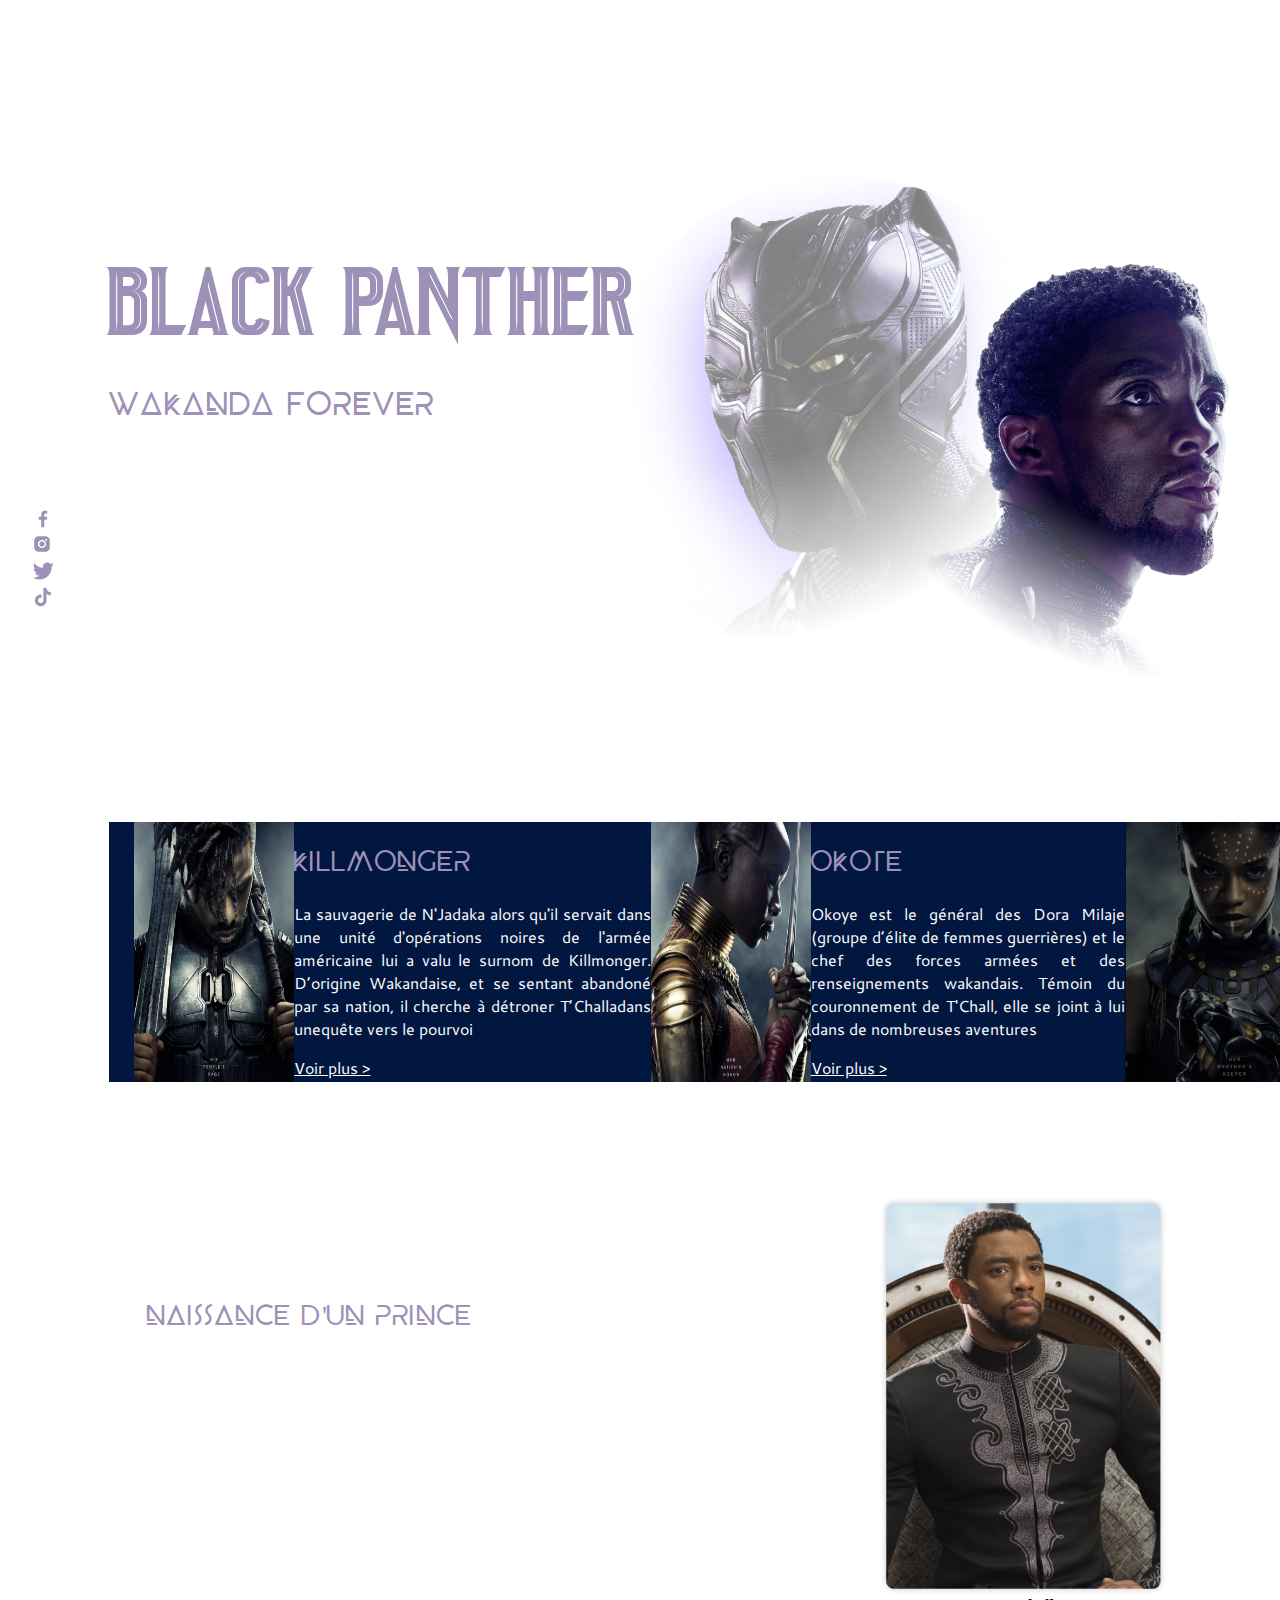
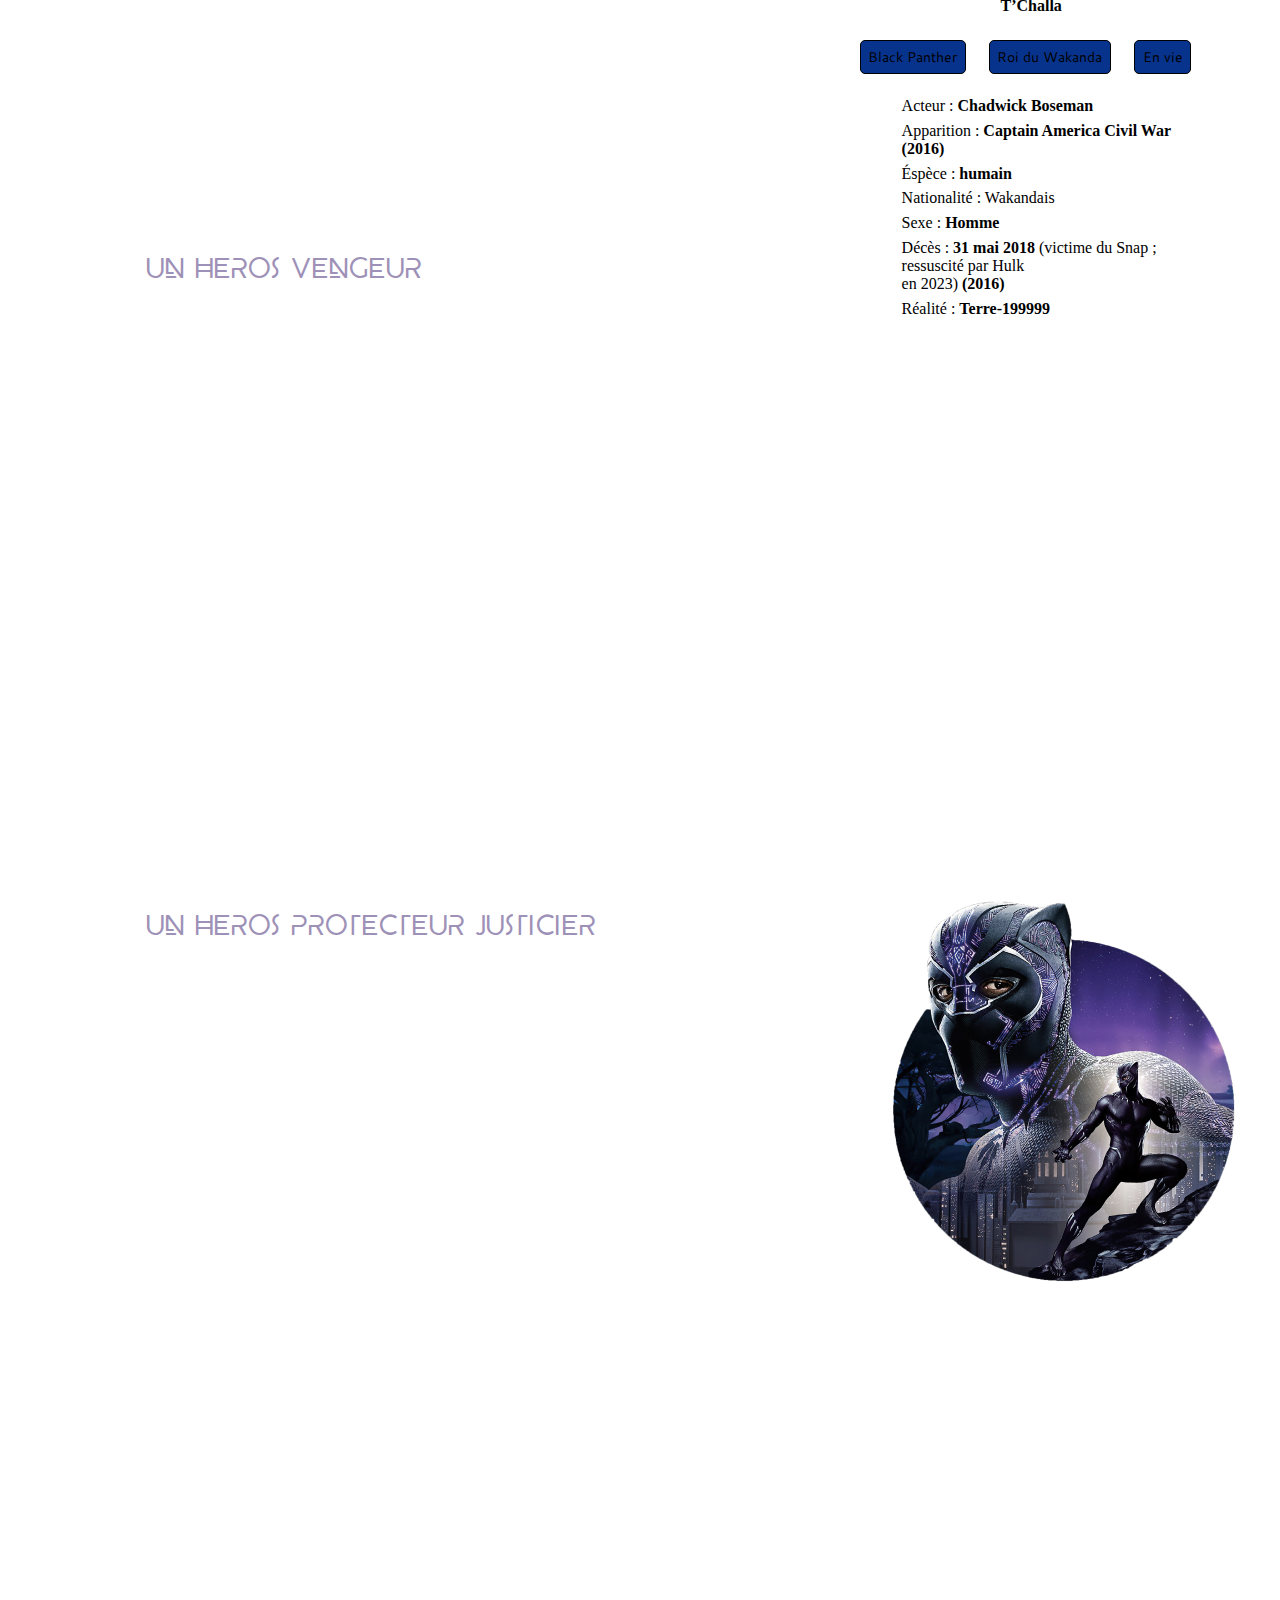
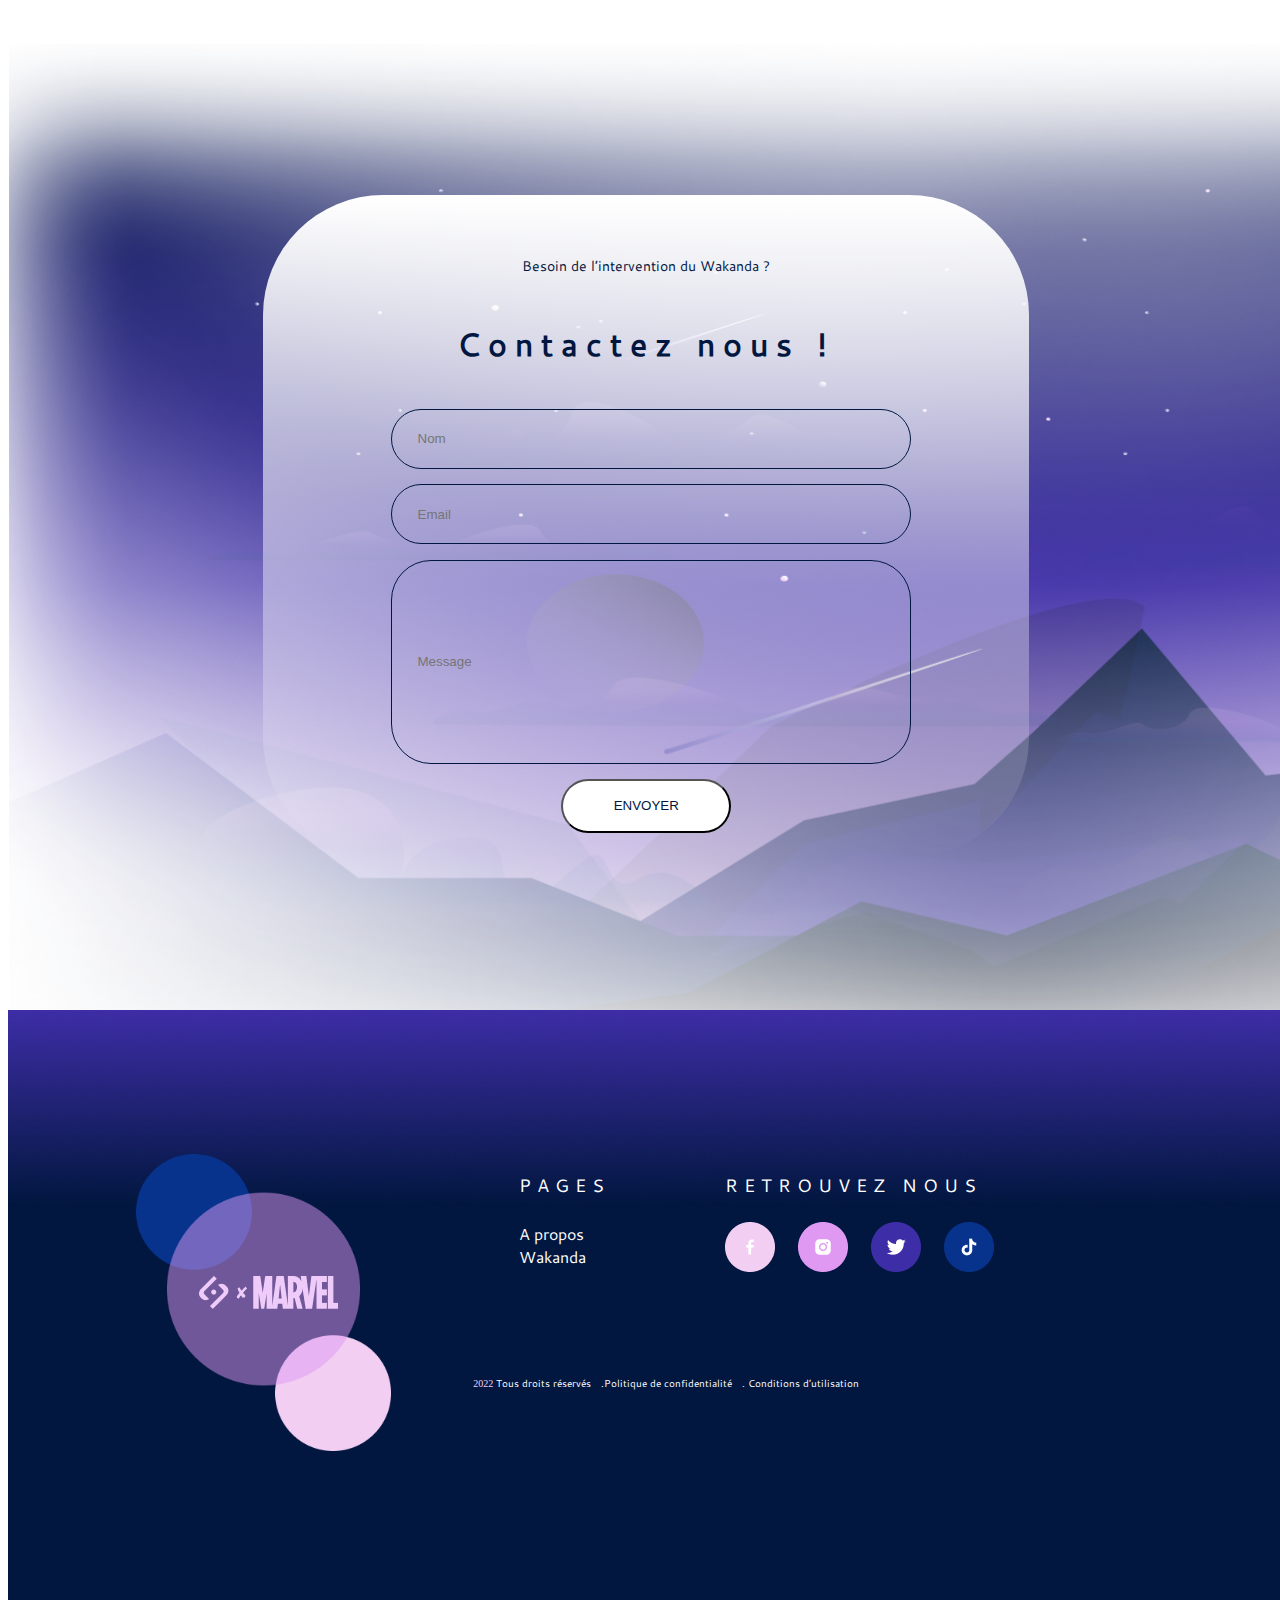
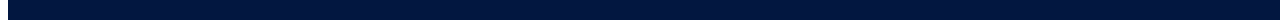
==== index.html @ 7464a092 "first commit" ====
<!DOCTYPE html>
<html lang="en">
<head>
    <meta charset="UTF-8">
    <meta http-equiv="X-UA-Compatible" content="IE=edge">
    <meta name="viewport" content="width=device-width, initial-scale=1.0">
    <title>evaluation</title>
    <link rel="stylesheet" href="styles/style.css">
</head>
<body>
   <header>
    <section>
        <div class="coté">
            <div class="coté1"></div>
            <div class="coté2">
                <div class="coté3"></div>
                <div class="réseaux">
                    <div class="fb"><a href="http://www.marvel-cineverse.fr/pages/mcu/encyclopedie/personnages/black-panther.html"><img src="images\Illustrations + Logo\All pages\icon_facebook.png" alt=""></a></div>
                    <div class="insta"><a href="http://www.marvel-cineverse.fr/pages/mcu/encyclopedie/personnages/black-panther.html"><img src="images\Illustrations + Logo\All pages\icon_instagram.png" alt=""></a></div>
                    <div class="twitter"><a href="http://www.marvel-cineverse.fr/pages/mcu/encyclopedie/personnages/black-panther.html"><img src="images\Illustrations + Logo\All pages\icon_twitter.png" alt=""></a></div>
                    <div class="tiktok"><a href="http://www.marvel-cineverse.fr/pages/mcu/encyclopedie/personnages/black-panther.html"><img src="images\Illustrations + Logo\All pages\icon_tiktok.png" alt=""></a></div>
                </div>
            </div>    
        </div>
    </section>
        <nav>
            <div class="barre">
                <div class="barre1">
                    <img src="images\Illustrations + Logo\All pages\icon_SAYNA.png" alt="">
                    <img src="images\Illustrations + Logo\All pages\icon_x.png" alt="">
                    <img src="images\Illustrations + Logo\All pages\icon_MARVEL.png" alt="">
                </div>
                <div class="barre2">
                    <a href="/index.html">ACCUEIL</a>
                    <a href="/wakanda.html">WAKANDA</a>
                    <a href="/enigme.html">ENIGME</a>
                </div>
            </div>
        </nav>    
   </header> 
   <main>
    <section>
        <div class="black"> 
            <div class="black1">
                <h1> BLACK PANTHER</h1>
                <h2>WAKANDA FOREVER</h2>
                 <p id="intro">En plus d'être un film qui fait la part belle aux héroïnes, Black Panther rend
                    hommage aux cultures africaine et afro-américaine.  On y évoque le
                    racisme, la colonisation etles violences contre les afro-américains. <br>
                    Ce film marque toutune génération,“c’est100%africain et c’est parfait”. <br> <br> <p style="text-decoration: underline;">Voir plus ></p> </a></p>            
                    
            </div>
            <!-- <div class="geant">
                <img src="images\Illustrations + Logo\Accueil\Pantherhome1..png" alt="">
            </div> -->
        </div>
    </section>
    <section>          
        <div class="acteur1"> 
            <div class="panther1">
                <img src="images\Illustrations + Logo\Accueil\Pantherhome2.png" alt="" >
            </div>    
            <div class="kill1">
                <h3>KILLMONGER</h3>
                <p>La sauvagerie de N'Jadaka alors qu'il servait dans une
                    unité d'opérations noires de l'armée américaine lui a
                    valu le surnom de Killmonger. D’origine Wakandaise,
                    et se sentant abandoné par sa nation, il cherche à
                    détroner T’Challadans unequête vers le pourvoi</p>
                    <p style="text-decoration: underline;">Voir plus ></p> 
            </div>
            <div class="panther2">
                <img src="images\Illustrations + Logo\Accueil\Pantherhome3.png" alt="">
            </div>
            <div class="kill2">
                <h3>OKOTE</h3>
                <p>Okoye est le général des Dora Milaje (groupe d’élite de femmes guerrières) et le chef des forces armées et des renseignements wakandais. Témoin du couronnement de T'Chall, elle se joint à lui dans de nombreuses aventures</p>
                <p style="text-decoration: underline;">Voir plus ></p>    
             </div>
            <div class="panther3">
                <img src="images\Illustrations + Logo\Accueil\Pantherhome4.png" alt="">
            </div>
        </div>
    </section>
    <section>
        <div class="contenaire">
            <div class="longtexte" >
                <div>
                <h3>NAISSANCE D'UN PRINCE</h3>
                <p>T'Challa est né au Wakanda, un pays isolationniste situé en Afrique, du monarque régnant T'Chaka et de sa femme
                    Ramonda. Il a finalement eu une sœur cadette nommée Shuri. S'entraînant toute sa vie pour prendre la place de son père
                    en tant que prochain Black Panther, T'Challa est devenu un homme avec un esprit très actif et malgré tous les efforts de
                    T'Chaka, une grande aversion pour la politique.</p>
                </div>
                <div>
                <p>T'Challa est poli, respectueux et très attentionné envers les gens qu'il côtoie et qu'il considère comme ses amis. Il est
                    démontré qu'il a un grand respect envers les autres, en particulier envers son père, T'Chaka. Il honore la tradition et les
                    principes du Wakanda et est prêt à agir chaque fois que cela est nécessaire. À la mort de son père, il était disposé et prêt à
                    prendre la place qui lui revenait en tant que roi du Wakanda. Bien qu'il ne semble pas privilégier les combats, il a très vite
                    tenté de venger la mort de son père. Combattant honorable, T'Challa respecte ses adversaires et est prêt à épargner la vie
                    de ses ennemis. Cela étantdit, il n'est pas opposé àtuer sesadversaires dans un combat et n'essaie pas toujours d'éviter les
                    mesures mortellesde lesneutraliser.</p> 
                </div>
                <div>
                    <p>« Toute ma vie, je l'ai regardé porter le costume. Il pouvait soulever un homme à une seule main et courir aussi vite
                        qu'un zèbre. Puis il m'a dit qu'il était trop vieux pour continuer à endosser le rôle de Black Panther; il me l'a alors
                        passé afin de simplement rester roi. <br>
                        – Il me disait qu'il ne pouvait plus rentrer dans le costume. » <br>
                        — T'Challa et Zuri</p>
                </div>
                <div>
                    <h3>UN HEROS VENGEUR</h3>
                    <p>« La mort, dans notre culture, n'est pas la fin. Pour nous, c'est plutôt un point de départ. Le défunt n'a qu'à tendre les
                        bras; et Bast et Sekhmet le guident jusqu'à l'entrée de la grande vallée où il résidera à tout jamais. <br> – C'est une vision très pacifique. <br> – À l'image de mon père. Je ne suis pas mon père. » <br> — T'Challa et Natasha Romanoff</p>
                </div>
                <div>
                    <p>Suite à la mort de son père dans l'attentat à la bombe orchestré par Helmut Zemo, terroriste souhaitant la chute des
                        Avengers, T'Challa avait entrepris de tuer le Soldat de l'hiver, qui était largement considéré (à tort) comme responsable de
                        l'attaque. Au cours de sa tentative de trouver le Soldat de l'hiver, Black Panther avait rejoint une guerre civile entre les
                        Avengers, où il s'était rangédu côté d'Iron Man. T’Challa estalors animé par son désir de vengeance de la mort de son père,
                        ce qu’il partage avecIron Man, tous deux victimesdel’assassinat deleurs parents.</p>
                </div>
                <div>
                    <p>Cependant, Black Panther apprend finalement en capturant Zemo, que c’était lui le seul responsable de la mort de son
                        père, et que le Soldat de l’hiver n’était alors qu’une arme entre les mains de Zemo. Se rendant compte de la supercherie
                        ainsi que de la voie sombre de la vengeance, T’Challa se promet de ne plus permettre aux désirs de vengeance de le
                        consumer à nouveau.</p>
                </div>
                <div>
                    <p>« Quelle est la meilleure façon de protéger le Wakanda ? Je dois devenir un grand roi baba, comme tu l'étais. <br> – Tu devras lutter. Pour ça, il te faudra t'entourer de personnes de confiance. Tu es un homme bon, avec un grand
                        coeur. C'est difficile pour un homme bon d'être roi. » <br> — T'Challa et T'Chaka</p>
                </div>
                <div>
                    <h3>UN HEROS PROTECTEUR JUSTICIER</h3>
                </div>
                <div>
                    <p>Il y a des siècles, alors que cinq tribus africaines se disputaient une météorite composée de vibranium métallique
                        extraterrestre, un chaman guerrier Bashenga, guidé par la déesse panthère Bast, ingère une herbe en forme de cœur
                        affectée par le métal et acquiert des capacités surhumaines.Devenu le premier"Black Panther", il unit toutes les tribus sauf
                        la tribu des Jabari, et forme la nation du Wakanda. Au fil du temps, les Wakandains utilisent le vibranium pour développer
                        une technologie depointetouten s'isolant du restedumondeet en sefaisant passer pour un pays du tiers monde.</p>
                </div>
                <div>
                    <p>Il y a des siècles, alors que cinq tribus africaines se disputaient une météorite composée de vibranium métallique
                        extraterrestre, un chaman guerrier Bashenga, guidé par la déesse panthère Bast, ingère une herbe en forme de cœur
                        affectée par le métal et acquiert des capacités surhumaines.Devenu le premier"Black Panther", il unit toutes les tribus sauf
                        la tribu des Jabari, et forme la nation du Wakanda. Au fil du temps, les Wakandains utilisent le vibranium pour développer
                        une technologie depointetouten s'isolant du restedumondeet en sefaisant passer pour un pays du tiers monde.</p>
                </div>
                <div>
                    <p>Après les événements quise sont déroulés dans"Captain America: Civil War", T'Challa revient chezlui prendre sa place sur
                        le trône du Wakanda, une nation africaine technologiquement très avancée. Néanmoins, T’Challa se retrouve rapidement
                        mis au défi pour obtenir le trône. Une fois couronné il espère accomplir une tâche que son père n’aura pas pu mener à son
                        terme : capturerUlysseKlawun voleur qui a volé duvibranium. Cette traque l’amènera àfaire équipe avec l’agent de la CIA
                        Everett Ross et les membres de la Dora Milaje, les forces spéciales du Wakanda. Il découvira également un secret enfoui
                        sur sa famille qui lui fera prendre conscience de la nécessité de s’ouvrir au monde exterieur afin de ne pas répeter les
                        erreurs de son père.</p>
                </div>
            </div>
            <div class="colonne2">
                <div class="tchalla">
                    <div class="absolue1">
                        <img src="images\Illustrations + Logo\Accueil\Pantherhome5.png" alt="">
                    </div>
                    <div class="bloc">
                        <div class="texte">
                            <h4 class="centre0">T’Challa</h4>
                        </div>
                        <div class="centre1">
                            <button>Black Panther</button>
                            <button>Roi du Wakanda</button>
                            <button>En vie </button>
                        </div>
                        <div class="texte0">
                            <ul>
                                <li>Acteur : <strong> Chadwick Boseman </strong></li>
                                <li>Apparition : <strong>Captain America Civil War (2016) </strong> </li>
                                <li>Éspèce : <strong> humain </strong></li>
                                <li>Nationalité : <span> Wakandais</span></li>
                                <li>Sexe : <strong> Homme</strong></li>
                                <li>Décès : <strong> 31 mai 2018</strong>  (victime du Snap ; ressuscité par Hulk <br> en 2023) <strong>(2016) </strong></li>
                                <li>Réalité : <strong>Terre-199999 </strong></li>
                            </ul>
                        </div>
                    </div>
                </div>
                <div class="panther6">
                    <img src="images\Illustrations + Logo\Accueil\Pantherhome6.png" alt="">
                </div>  
            </div>            
        </div>    
    </section>
    <section class="contact">
        <form class="formulaire">
                <p> <span style="color: #021740; font: 14px p;"> Besoin de l’intervention du Wakanda ? </span> </p>
                <h4> <span> <strong style="color: #021740; letter-spacing: 8px;"> Contactez nous !</strong></span></h4>
                <div class="input">
                    <div class="form0">
                        <input type="text" placeholder="Nom">
                    </div>
                    <div class="form1"> 
                        <input type="adresse email" placeholder="Email"> 
                    </div>
                    <div class="form2">
                        <input type= "message" placeholder="Message">
                    </div>
                    <div class="form4">
                       <button style="color: #021740">ENVOYER</button>
                       <!-- <div class="popup" id="popup-1">
                        <div class="overlay"></div>
                       <div class="content">
                           <div class="close-btn" onclick="togglePoppup()">&times;</div>
                           <h5>Envoyé</h5>
                       </div> 
                   </div>
                   <button  onclick="togglePoppup()">ENVOYER </button>
                    </div> -->
                </div>
        </form>
    </section>
   </main>
   <footer>
    <section class="pieds">
        <div class="propos">
            <div class="page">
                <h4>PAGES</h4>
                    <a href="">A propos</a> <br> 
                    <a href="">Wakanda</a>
            </div>
            <div class="rs">
                <h4>RETROUVEZ NOUS</h4>
                <div class="reseau">
                    <div class="rs1"><a href="http://www.marvel-cineverse.fr/pages/mcu/encyclopedie/personnages/black-panther.html"><img src="images\Illustrations + Logo\All pages\footer3.png" alt=""></a></div>
                        <div class="rs1"><a href="http://www.marvel-cineverse.fr/pages/mcu/encyclopedie/personnages/black-panther.html"><img src="images\Illustrations + Logo\All pages\footer4.png" alt=""></a></div>
                        <div class="rs1"><a href="http://www.marvel-cineverse.fr/pages/mcu/encyclopedie/personnages/black-panther.html"><img src="images\Illustrations + Logo\All pages\footer5.png" alt=""></a></div>
                        <div class="rs1"><a href="http://www.marvel-cineverse.fr/pages/mcu/encyclopedie/personnages/black-panther.html"><img src="images\Illustrations + Logo\All pages\footer6.png" alt=""></a></div>
                </div>
            </div>
        </div>
        <div class="final">
            <div class="footer">
                <img src="images\Illustrations + Logo\All pages\footer1.png" alt="">
            </div>
            <div class="logo3">
                <img src="images\Illustrations + Logo\All pages\footer2.png" alt="">
            </div>
        </div>    
        <div class="politique">
            <ul></ul>
               <div class="pltq">
                   2022<a href=""> Tous droits réservés</a>
               </div>
               <div class="pltq">
                   <li><a href="">Politique de confidentialité</a></li>
               </div>
               <div class="pltq">
                  <li><a href=""> Conditions d’utilisation</a></li>
               </div>
            </ul>
        </div>
    </section>       
   </footer>
</body>
<script>
    // function togglePoppup(){
    //     document.getElementById("popup-1").classList.toggle("active");
    // }
</script>
</html>
---- styles/style.css ----
*{  
    text-decoration: none;
    list-style: none;
}

*:focus{
    outline: none;
}
/* police */
@font-face{
    font-family: "h1";
    src: url(/fonts/PantheraRegular-MVZ9J.ttf);
}
h1{
    font: 68px "h1";
    color: #9E91B7;
}
@font-face{
    font-family: "h2";
    src: url(/fonts/FontsFree-Net-BEYNO.ttf);
}
h2{
    font: 32px "h2";
    color: #9E91B7;
}
.barre2 a{
    font: 24px "h2";
    color: #9E91B7;
}
@font-face{
    font-family: "h3";
    src: url(/fonts/FontsFree-Net-BEYNO.ttf);
}
h3{
    font: 28px "h2";
    color: #9E91B7;
}
@font-face{
    font-family: "p" ;
    src: url(/fonts/Cantarell-Regular.ttf);
}

p,  .page a{
    font: 16px "p";
    color: #FFFF;
}
.politique a{
    font: 10px "p";
    color: #FFFF;
}
.formulaire p{
    font: 24px "p" ;
}
.centre1 button{
    font: 14px "p";
}

.formulaire h4{
    font: 32px "p";
}
.cebtre0{
    font: 30px "p";
}
.propos h4, .rs h4{
    font: 18px "p";
    letter-spacing: 6px;
}
/* no scroll */

/* barre de navigation */
.coté{
    position: absolute;
    
}
.coté1{
    background-color: #FFFF;
    height: 600px;
    width: 3px;
    position: fixed;
    margin-left: 1%;
}
.coté2{
    position: fixed;
}
.coté3{
    background-color: #FFFF;
    height: 500px;
    width: 3px;
    margin-left: 150%;
}
.réseaux img{
    margin-left: 110%;
}
.réseaux img:hover{
    filter: brightness(0) invert(1);
}

.barre{
   display: flex;
   justify-content: space-between;
   padding: 5% 5% 0 5%; 
}
.barre2 {
    display: flex;
    margin-right: 3%;
    /* padding-right: 5%; */
}
.barre2 a{
    padding: 0% 3%;
    color: #FFFF;
}
.barre2 a:hover{
    text-decoration: underline;
    color: #9E91B7;
    
}
/* body */
body{
    background-repeat: no-repeat;
    background-size: cover ;
    background-image: url("../images/Illustrations + Logo/All pages/arrière_plan.png");
    overflow-x: hidden;
    animation: fade-in 1s;
}  
@keyframes fade-in{
    from{
        transform: translateX(-10%);
    }
    to{
        transform:translateX(0) ;
    }
}

a{
    color: white;
}
a:hover{
    text-decoration: underline;
}

/* premiere section */
.black{
    text-align: justify;
    margin-left: 8%;
    background-image: url("../images/Illustrations + Logo/Accueil/Pantherhome1..png");
    background-size: 70%;
    background-position: 140%;
    background-repeat: no-repeat;
    height: 600px;
    padding-top: 9%
}

.black1{
    width: 550px;
}
#intro{
    color: white;
}
/* 2eme section */
.killi1 a, .killi2 a{
    color: white;
}
.acteur1{
    display: flex;
    margin-left: 8%;
    background-color: #021740;
    padding-left: 2%;
    height: 260px;
    text-align: justify;
    width: 91%;
}
.acteur1 img{
    height: 260px;
    width: 160px;
}
/* 3eme section */
.contenaire{
    display: grid;
    grid-template-columns: 65% 35%;
    margin: 15% 8% 8% 11%;
}
.contenaire p{
    color: white;
}
/* 3ème section */
.longtexte{
    text-align: justify;
}
/* black panther */
.tchalla{
    background-color: #FFFF;
    border-radius: 20px;
    min-height: 350px;
    width: 380px;
    margin-left: 8%;
    justify-content: center;
    position: relative;
    padding-top: 55%;
    padding-bottom: 15%;
    margin-bottom: 30%;
}
.centre0, .centre1{
    text-align: center;
}
ul li{
    padding: 1% 6%;
}
.centre1 button{
    background-color: #07338C;
    margin: 1%;
    padding: 1.5% 2%;
    border-radius: 5px 5px 5px 5px;
    border: 1px solid;
    margin-right: 4%;
}
.absolue1{
    position: absolute;
    top: -30%;
    left: 10%;
    margin: auto;
}
.absolue1 img{
    height: 400px;
}

.colonne2{
    margin-top: 30%;

}
.texte{
    color: black;
}
.panther6 img{
    padding-top: 100%;
}
/* folmulaire */
.formulaire{
    text-align: center;
    background: linear-gradient(to bottom, white, transparent);
    width: 40%;
    margin: auto;
    padding: 2% 10%;
    min-height: 400px;
    border-radius: 120px;
    color: #021740;

}
.form0 input{
    border: 20px;
    border-radius: 40px 40px;
    border: 1px solid #021740;
    width: 96%;
    height: 56px;
    padding-left: 5%;
    background: none; 
    margin-bottom: 3%;
    color: #021740;

    
}
.form1 input{
    border: 20px;
    border-radius: 40px 40px;
    border: 1px solid #021740;
    width: 96%;
    height: 56px;
    padding-left: 5%;
    background: none;
    margin-bottom: 3%;
    color: #021740;

}
.form2 input{
    border: 20px;
    border-radius: 40px 40px;
    border: 1px solid #021740;
    width: 96%;
    height: 200px;
    padding-left: 5%;
    background: none;
    margin-bottom: 3%;
    color: #021740;
    
}
.form4 button{
    width: 170px;
    height: 54px;
    text-align: center;
    background: #FFFF;
    border-radius: 40px 40px;
    background-color: none;
}
.form4 button:hover{
   filter: drop-shadow(0 2px 1.5rem #021740);
}
.contact{
    background-image: url("../images/Illustrations + Logo/Accueil/Pantherhome7.png");
    width: 101%;
    padding: 12% 0;
}
/* foooter */
.pieds{
    background-image: url("/images/Illustrations + Logo/All pages/back_footer.png");
    width: 101%;
     padding-top: 10px;
     min-height: 600px;
     /* position: relative; */
}  
.propos{
    display: flex;
    width: 60%;
    margin-left: 40%;
    margin-top: 10%;
}
.rs{
    padding-left: 15%;
    letter-spacing: 28px;
}
.rs h4{
    letter-spacing: 28%;
}
.reseau{ 
    display: flex;
}
.rs1{
    margin-right: 9%;
}

.final{
    position: relative;
    width: 20%;
    margin-left: 15%; 

}

.footer{
    position: absolute;
    top: -330%;
    left: -25%;
}
.footer img{
    width: 80%;
}
.final:hover:hover{
    transform: scale(1.1);
}
.politique{
    font-size: 10px;
    display: flex;
    justify-content: center; 
    margin-top: 5%;  
}
.pltq{
    margin: 0 5px;
    color: #F2CEF2;
}
.pltq li a:before{
    content: ".";
}
.pieds h4{
    color: #FFFF;
}
.rs1:hover{
    transform: scale(1.1);
}
/* .popup .overlay{
    position: fixed;
    top: 0px;
    left: 0px;
    width:100vw;
    height: 100vw;
    background: rgb(0,0,0,0.7);
    z-index: 1;
    display: none;
}

.popup .content{
    position: absolute;
    top: 50%;
    left: 50%;
    transform: translate(-50%, -50%) scale(0);
    background: #fff;
    height: 220px;
    z-index: 2;
    text-align:center;
    padding: 20px;
    box-sizing: border-box;
}
.popup.close-btn{
    position: absolute;
    right: 20px;
    top: 20px;
    width: 30px;
    height:30px;
    background: #222;
    color: #FFF;
    font-size: 20px;
    font-weight: 600;
    line-height: 30px;
    text-align: center;
    border-radius: 50%;
}
.popup.avtive .overlay{
    display: block;
}
.popup.avtive .content{
    transition: all 300ms ease-in-out;
    transform: translate(-50%, -50%) scale(1);
} */
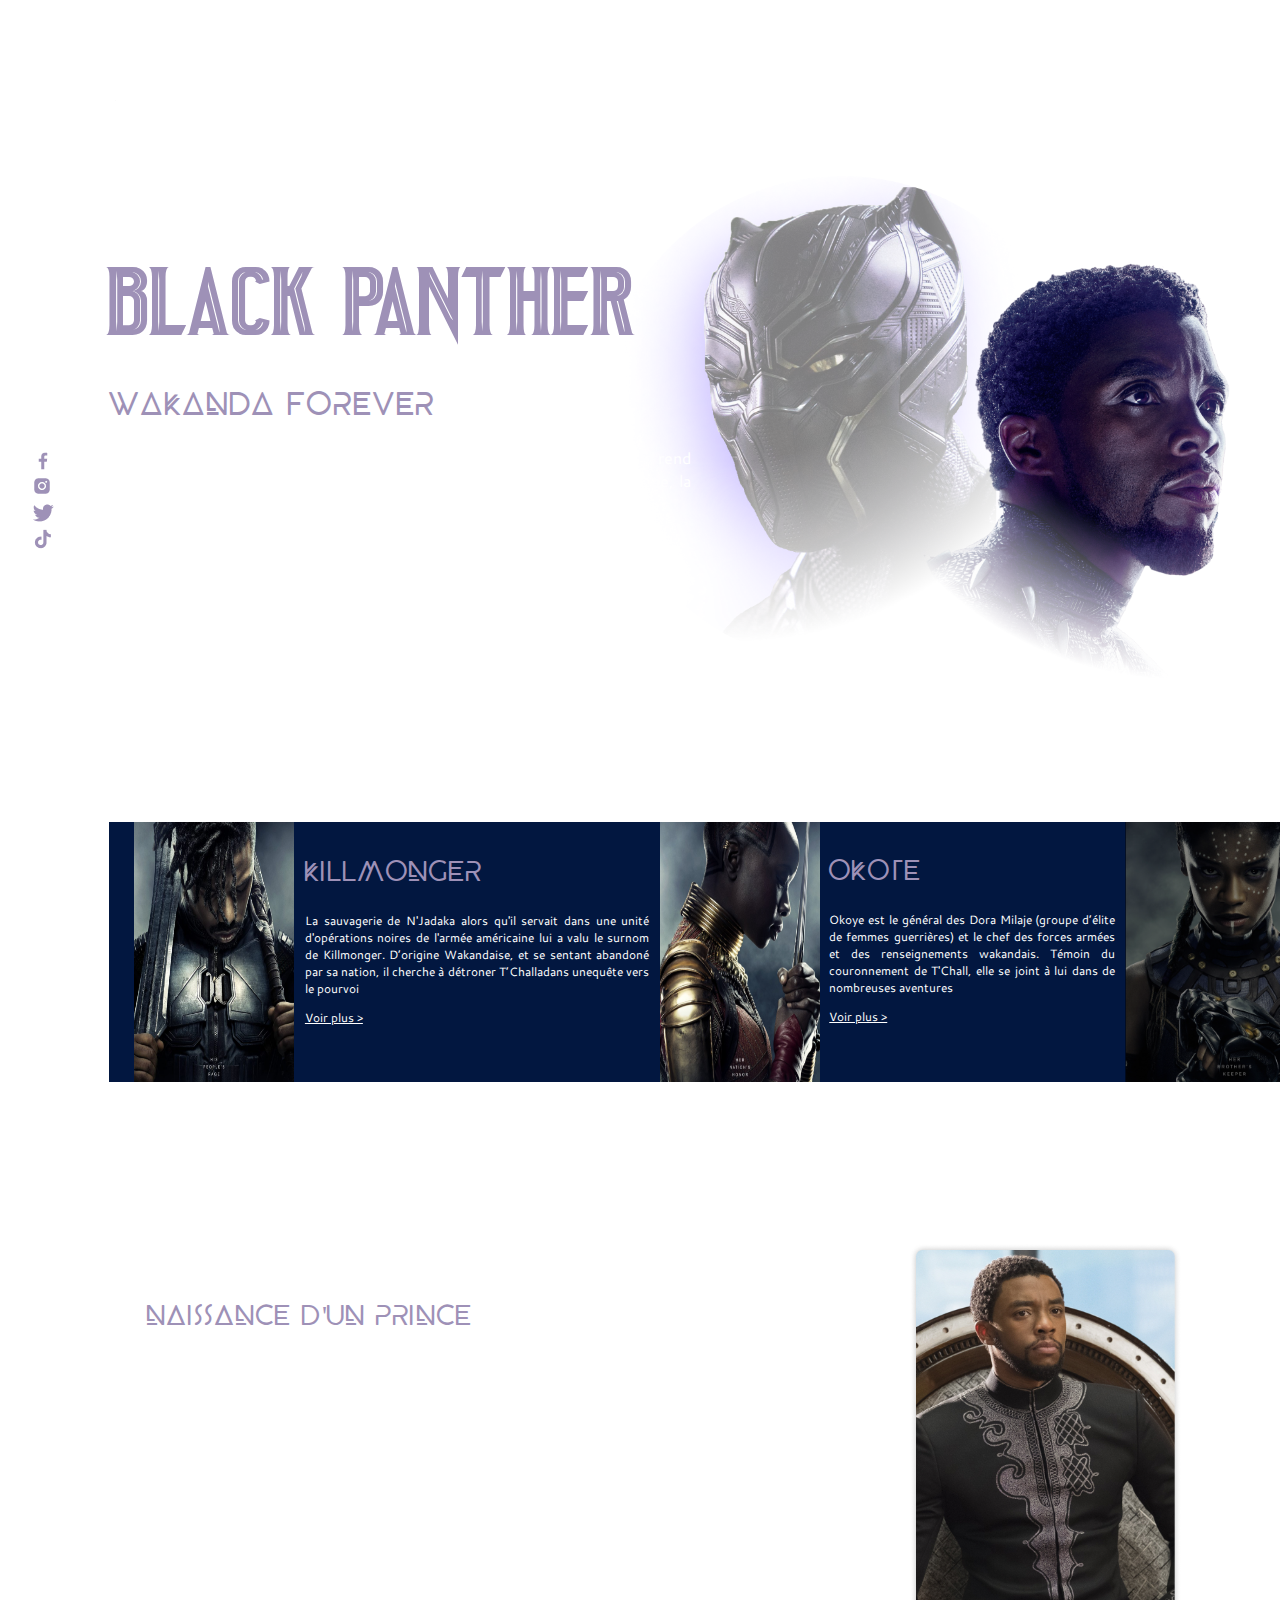
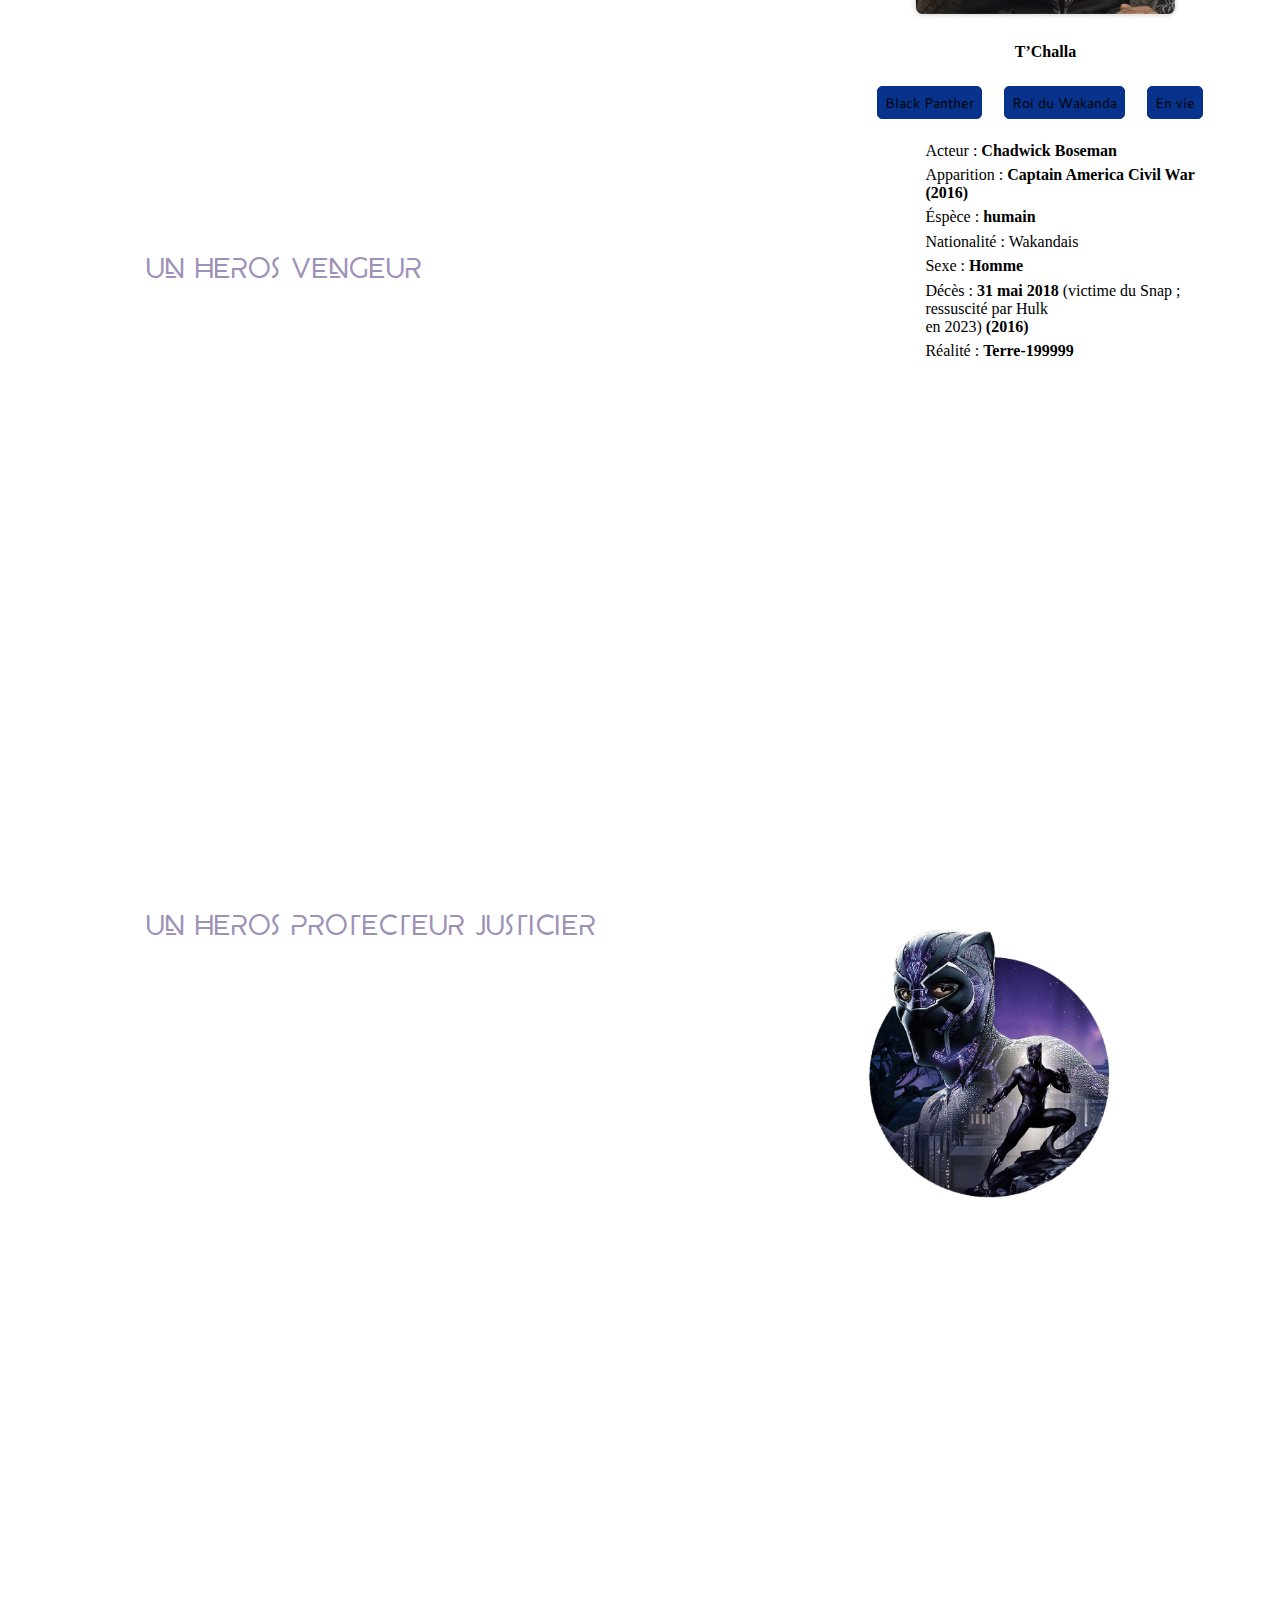
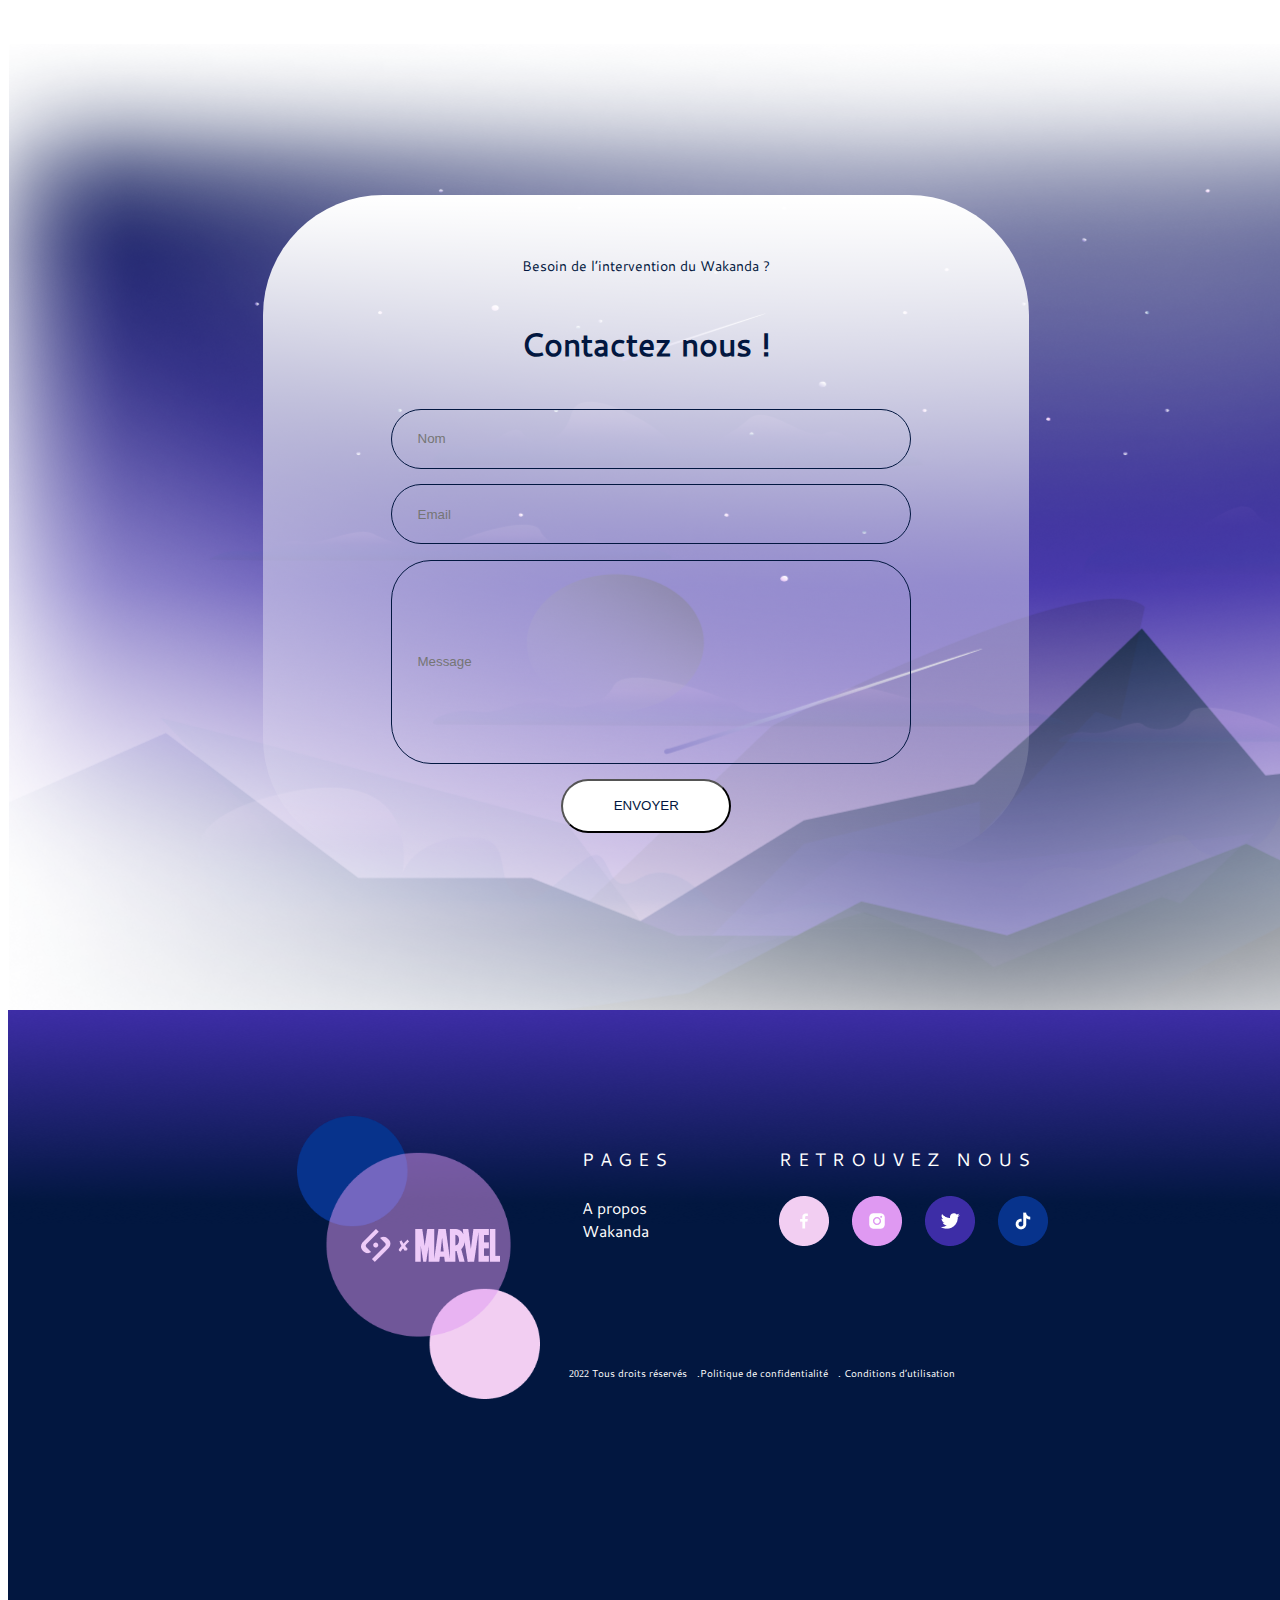
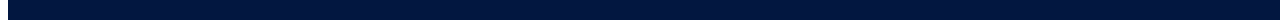
==== commit 851e0905: "responsive" ====
--- a/index.html
+++ b/index.html
@@ -1,5 +1,5 @@
 <!DOCTYPE html>
-<html lang="en">
+<html lang="fr">
 <head>
     <meta charset="UTF-8">
     <meta http-equiv="X-UA-Compatible" content="IE=edge">
@@ -44,39 +44,41 @@
             <div class="black1">
                 <h1> BLACK PANTHER</h1>
                 <h2>WAKANDA FOREVER</h2>
-                 <p id="intro">En plus d'être un film qui fait la part belle aux héroïnes, Black Panther rend
-                    hommage aux cultures africaine et afro-américaine.  On y évoque le
-                    racisme, la colonisation etles violences contre les afro-américains. <br>
-                    Ce film marque toutune génération,“c’est100%africain et c’est parfait”. <br> <br> <p style="text-decoration: underline;">Voir plus ></p> </a></p>            
-                    
-            </div>
-            <!-- <div class="geant">
-                <img src="images\Illustrations + Logo\Accueil\Pantherhome1..png" alt="">
-            </div> -->
+                 <div>
+                    <p class="intro">En plus d'être un film qui fait la part belle aux héroïnes, Black Panther rend
+                        hommage aux cultures africaine et afro-américaine.  On y évoque le
+                        racisme, la colonisation etles violences contre les afro-américains. <br>
+                        Ce film marque toutune génération,“ c’est 100% africain et c’est parfait”. <br> <br> <p style="text-decoration: underline;">Voir plus ></p> </a></p>            
+                 </div>        
+            </div>
         </div>
     </section>
     <section>          
         <div class="acteur1"> 
-            <div class="panther1">
-                <img src="images\Illustrations + Logo\Accueil\Pantherhome2.png" alt="" >
-            </div>    
-            <div class="kill1">
-                <h3>KILLMONGER</h3>
-                <p>La sauvagerie de N'Jadaka alors qu'il servait dans une
-                    unité d'opérations noires de l'armée américaine lui a
-                    valu le surnom de Killmonger. D’origine Wakandaise,
-                    et se sentant abandoné par sa nation, il cherche à
-                    détroner T’Challadans unequête vers le pourvoi</p>
-                    <p style="text-decoration: underline;">Voir plus ></p> 
-            </div>
-            <div class="panther2">
-                <img src="images\Illustrations + Logo\Accueil\Pantherhome3.png" alt="">
-            </div>
-            <div class="kill2">
-                <h3>OKOTE</h3>
-                <p>Okoye est le général des Dora Milaje (groupe d’élite de femmes guerrières) et le chef des forces armées et des renseignements wakandais. Témoin du couronnement de T'Chall, elle se joint à lui dans de nombreuses aventures</p>
-                <p style="text-decoration: underline;">Voir plus ></p>    
-             </div>
+            <div class="display1">
+                <div class="panther1">
+                    <img src="images\Illustrations + Logo\Accueil\Pantherhome2.png" alt="" >
+                </div>    
+                <div class="kill1">
+                    <h3>KILLMONGER</h3>
+                    <p>La sauvagerie de N'Jadaka alors qu'il servait dans une
+                        unité d'opérations noires de l'armée américaine lui a
+                        valu le surnom de Killmonger. D’origine Wakandaise,
+                        et se sentant abandoné par sa nation, il cherche à
+                        détroner T’Challadans unequête vers le pourvoi</p>
+                        <p style="text-decoration: underline;">Voir plus ></p> 
+                </div>
+            </div>
+            <div class="display2">
+                <div class="panther2">
+                    <img src="images\Illustrations + Logo\Accueil\Pantherhome3.png" alt="">
+                </div>
+                <div class="kill2">
+                    <h3>OKOTE</h3>
+                    <p>Okoye est le général des Dora Milaje (groupe d’élite de femmes guerrières) et le chef des forces armées et des renseignements wakandais. Témoin du couronnement de T'Chall, elle se joint à lui dans de nombreuses aventures</p>
+                    <p style="text-decoration: underline;">Voir plus ></p>    
+                 </div>
+            </div>
             <div class="panther3">
                 <img src="images\Illustrations + Logo\Accueil\Pantherhome4.png" alt="">
             </div>
@@ -84,7 +86,7 @@
     </section>
     <section>
         <div class="contenaire">
-            <div class="longtexte" >
+            <div class="colonne1" >
                 <div>
                 <h3>NAISSANCE D'UN PRINCE</h3>
                 <p>T'Challa est né au Wakanda, un pays isolationniste situé en Afrique, du monarque régnant T'Chaka et de sa femme
@@ -193,7 +195,9 @@
     <section class="contact">
         <form class="formulaire">
                 <p> <span style="color: #021740; font: 14px p;"> Besoin de l’intervention du Wakanda ? </span> </p>
-                <h4> <span> <strong style="color: #021740; letter-spacing: 8px;"> Contactez nous !</strong></span></h4>
+                <div class="letter">
+                    <h4> <span> <strong style="color: #021740;"> Contactez nous !</strong></span></h4>
+                </div>
                 <div class="input">
                     <div class="form0">
                         <input type="text" placeholder="Nom">
@@ -220,43 +224,47 @@
     </section>
    </main>
    <footer>
-    <section class="pieds">
-        <div class="propos">
-            <div class="page">
-                <h4>PAGES</h4>
-                    <a href="">A propos</a> <br> 
-                    <a href="">Wakanda</a>
-            </div>
-            <div class="rs">
-                <h4>RETROUVEZ NOUS</h4>
-                <div class="reseau">
-                    <div class="rs1"><a href="http://www.marvel-cineverse.fr/pages/mcu/encyclopedie/personnages/black-panther.html"><img src="images\Illustrations + Logo\All pages\footer3.png" alt=""></a></div>
-                        <div class="rs1"><a href="http://www.marvel-cineverse.fr/pages/mcu/encyclopedie/personnages/black-panther.html"><img src="images\Illustrations + Logo\All pages\footer4.png" alt=""></a></div>
-                        <div class="rs1"><a href="http://www.marvel-cineverse.fr/pages/mcu/encyclopedie/personnages/black-panther.html"><img src="images\Illustrations + Logo\All pages\footer5.png" alt=""></a></div>
-                        <div class="rs1"><a href="http://www.marvel-cineverse.fr/pages/mcu/encyclopedie/personnages/black-panther.html"><img src="images\Illustrations + Logo\All pages\footer6.png" alt=""></a></div>
-                </div>
-            </div>
-        </div>
-        <div class="final">
-            <div class="footer">
-                <img src="images\Illustrations + Logo\All pages\footer1.png" alt="">
-            </div>
-            <div class="logo3">
-                <img src="images\Illustrations + Logo\All pages\footer2.png" alt="">
-            </div>
-        </div>    
-        <div class="politique">
-            <ul></ul>
-               <div class="pltq">
-                   2022<a href=""> Tous droits réservés</a>
-               </div>
-               <div class="pltq">
-                   <li><a href="">Politique de confidentialité</a></li>
-               </div>
-               <div class="pltq">
-                  <li><a href=""> Conditions d’utilisation</a></li>
-               </div>
-            </ul>
+    <section>
+        <div class="pieds">
+            <div class="marvel">
+                <div class="final">
+                    <div class="footer">
+                        <img src="images\Illustrations + Logo\All pages\footer1.png" alt="">
+                    </div>
+                    <div class="logo3">
+                        <img src="images\Illustrations + Logo\All pages\footer2.png" alt="">
+                    </div>
+                </div>    
+                <div class="propos">
+                    <div class="page">
+                        <h4>PAGES</h4>
+                            <a href="">A propos</a> <br> 
+                            <a href="">Wakanda</a>
+                    </div>
+                    <div class="rs">
+                        <h4>RETROUVEZ NOUS</h4>
+                        <div class="reseau">
+                            <div class="rs1"><a href="http://www.marvel-cineverse.fr/pages/mcu/encyclopedie/personnages/black-panther.html"><img src="images\Illustrations + Logo\All pages\footer3.png" alt=""></a></div>
+                                <div class="rs1"><a href="http://www.marvel-cineverse.fr/pages/mcu/encyclopedie/personnages/black-panther.html"><img src="images\Illustrations + Logo\All pages\footer4.png" alt=""></a></div>
+                                <div class="rs1"><a href="http://www.marvel-cineverse.fr/pages/mcu/encyclopedie/personnages/black-panther.html"><img src="images\Illustrations + Logo\All pages\footer5.png" alt=""></a></div>
+                                <div class="rs1"><a href="http://www.marvel-cineverse.fr/pages/mcu/encyclopedie/personnages/black-panther.html"><img src="images\Illustrations + Logo\All pages\footer6.png" alt=""></a></div>
+                        </div>
+                    </div>
+                </div>
+            </div>
+            <div class="politique">
+                <ul></ul>
+                   <div class="pltq" style="color: #fff;">
+                       2022<a href=""> Tous droits réservés</a>
+                   </div>
+                   <div class="pltq">
+                       <li><a href="">Politique de confidentialité</a></li>
+                   </div>
+                   <div class="pltq">
+                      <li><a href=""> Conditions d’utilisation</a></li>
+                   </div>
+                </ul>
+            </div>
         </div>
     </section>       
    </footer>
--- a/styles/style.css
+++ b/styles/style.css
@@ -48,6 +48,9 @@
     font: 10px "p";
     color: #FFFF;
 }
+.pltq{
+    color: #FFFF;
+}
 .formulaire p{
     font: 24px "p" ;
 }
@@ -65,29 +68,105 @@
     font: 18px "p";
     letter-spacing: 6px;
 }
+@media screen and (max-width: 900px) {
+    .réseaux img{
+        width: 15px;
+    }
+    .barre2 a{
+        font-size: 16px;
+    }  
+    .barre1 img{
+        height: 20px;
+    }
+    .black1 h1{
+        font-size: 36px;
+    }
+    .black1 h2{
+        font-size: 28px;
+    }
+    p, .page a, ul{
+        font-size: 14px;
+    }
+    h3{
+        font-size: 18px ;
+    }
+    .politique a{
+        font-size: 8px;
+        
+    }
+    .formulaire p{
+        font-size: 18px;
+    }
+    .formulaire h4{
+        font-size: 16px;
+    }
+    .centre1 button{
+        font: 12px "p";
+    }
+    
+    .formulaire h4{
+        font-size: 20px;
+    }
+    .centre0{
+        font-size: 26px;
+    }
+    .propos h4, .rs h4{
+        font-size: 16px;
+    }
+    
+}
+@media screen and (max-width:400px) {
+    h3{
+        font-size: 16px;
+    }
+}
 /* no scroll */
 
 /* barre de navigation */
 .coté{
-    position: absolute;
-    
+    position: absolute;   
 }
 .coté1{
     background-color: #FFFF;
-    height: 600px;
+    height: 550px;
     width: 3px;
     position: fixed;
     margin-left: 1%;
+    top: 0;
 }
 .coté2{
     position: fixed;
+    top: 0;
 }
 .coté3{
     background-color: #FFFF;
-    height: 500px;
+    height: 450px;
     width: 3px;
     margin-left: 150%;
 }
+@media screen and (max-width:900px) {
+    .coté1{
+        height: 270px;
+        width: 1px;
+    }    
+    .coté3{
+        height: 200px;
+        width: 1px;
+}   
+}
+@media screen and (max-width:500px) {
+    .coté1{
+        height: 270px;
+        width: 1px;
+    }    
+    .coté3{
+        margin-left: 140%;
+    }
+    .réseaux img{
+        width: 8px;
+    }   
+}
+
 .réseaux img{
     margin-left: 110%;
 }
@@ -100,6 +179,9 @@
    justify-content: space-between;
    padding: 5% 5% 0 5%; 
 }
+.barre1 img:hover{
+    filter: grayscale(100%) brightness(70%) sepia(50%) hue-rotate(-100deg) saturate(500%) constrat(1);
+}
 .barre2 {
     display: flex;
     margin-right: 3%;
@@ -113,6 +195,28 @@
     text-decoration: underline;
     color: #9E91B7;
     
+}
+@media screen and (max-width:650px)  {
+    .barre{
+        padding: 5% 6% 0 6%; 
+     }
+     .barre1 img{
+        height: 18px;
+    }
+    .barre2 a{
+        font-size: 14px;
+    }
+}
+@media screen and (max-width:350px)  {
+    .barre{
+        padding: 5% 2% 0 2%; 
+     }
+     .barre1 img{
+        height: 15px;
+    }
+    .barre2 a{
+        font-size: 10px;
+    }
 }
 /* body */
 body{
@@ -147,19 +251,22 @@
     background-position: 140%;
     background-repeat: no-repeat;
     height: 600px;
-    padding-top: 9%
-}
-
-.black1{
-    width: 550px;
-}
-#intro{
+    padding-top: 9%;
+    justify-content: center;
+}
+.intro{
     color: white;
+    width: 50%;
 }
 /* 2eme section */
-.killi1 a, .killi2 a{
+.kill1 a, .kill2 a{
     color: white;
 }
+.kill1, .kill2{
+    padding:2%;
+}
+
+
 .acteur1{
     display: flex;
     margin-left: 8%;
@@ -173,31 +280,58 @@
     height: 260px;
     width: 160px;
 }
+.display1, .display2{
+    display: flex;
+}
+@media screen and (max-width: 1000px) {
+    .acteur1{
+        display: block;
+        padding-left: 0;
+        height: 100%;   
+    }
+    .display2, .panther3{
+        background-color: #021740;
+        margin: 1%;
+    }
+    .kill1, .kill2{
+        padding: 2%;
+    }
+}
+@media screen and (max-width:   1300px){
+    .kill1 p, .kill2 p{
+        font-size: 12px;
+    }
+}
 /* 3eme section */
 .contenaire{
-    display: grid;
-    grid-template-columns: 65% 35%;
+    display: flex;
     margin: 15% 8% 8% 11%;
 }
 .contenaire p{
     color: white;
 }
 /* 3ème section */
-.longtexte{
+.colonne1{
     text-align: justify;
+    width: 65%;
+}
+.colonne2{
+    width: 35%;
+    margin-top: 15%;
+    justify-content: center;
 }
 /* black panther */
 .tchalla{
     background-color: #FFFF;
     border-radius: 20px;
     min-height: 350px;
-    width: 380px;
-    margin-left: 8%;
-    justify-content: center;
+    width: 100%;
+    margin-left: 15%;
     position: relative;
     padding-top: 55%;
     padding-bottom: 15%;
     margin-bottom: 30%;
+    
 }
 .centre0, .centre1{
     text-align: center;
@@ -211,27 +345,67 @@
     padding: 1.5% 2%;
     border-radius: 5px 5px 5px 5px;
     border: 1px solid;
+    border-color: #07338C;
     margin-right: 4%;
 }
 .absolue1{
     position: absolute;
+    width: 100%;
     top: -30%;
-    left: 10%;
+    left: 12%;
     margin: auto;
 }
 .absolue1 img{
-    height: 400px;
-}
-
-.colonne2{
-    margin-top: 30%;
-
-}
+    height: 80%;
+    width: 76%;
+}
+
+
 .texte{
     color: black;
 }
 .panther6 img{
     padding-top: 100%;
+    width: 100%;
+}
+@media screen and (max-width:900px) {
+    .contenaire{
+        display: block;
+    }
+    .colonne1{
+        width: 95%;
+        min-height: 1500px;
+        padding-bottom: 10%;
+    }
+    .colonne2{
+        width: 63%;
+    }
+    
+    .panther6 img{
+        padding-top: 0;
+        width: 100%;
+        margin-left: 30%;
+    }
+    .tchalla{
+        padding-top: 50%;
+        margin-top: 50%;
+        margin-left: 25%;
+    }
+    .absolue1{
+        width: 95%;
+    }
+    .texte0 ul {
+        padding-left: 5%;
+    }
+}
+
+@media screen and (max-width:450px)  {
+    .absolue1{
+        top: -17%;
+    }
+    .texte0 ul {
+        padding-left: 2%;
+    }
 }
 /* folmulaire */
 .formulaire{
@@ -240,11 +414,11 @@
     width: 40%;
     margin: auto;
     padding: 2% 10%;
-    min-height: 400px;
     border-radius: 120px;
     color: #021740;
 
 }
+
 .form0 input{
     border: 20px;
     border-radius: 40px 40px;
@@ -298,23 +472,52 @@
     width: 101%;
     padding: 12% 0;
 }
+@media screen and (max-width: 900px) {
+    .form1 input, .form0 input{
+        height: 30px;
+    }
+    .form4 button{
+        height: 35px;
+        width: 100px;
+    }
+    .formulaire{
+        background: linear-gradient(to bottom, rgb(193, 132, 234), transparent);
+}
+}
+@media screen and (max-width:550px) {
+    .formulaire{
+        border-radius: 50px;
+    }
+    .form0 input, .form1 input, .form2 input{
+        border-radius: 12px;
+    }
+    .form4 button{
+        font-size: 10px;
+        border-radius: 15px;
+        height: 20px;
+        width: auto;
+    }
+}
 /* foooter */
 .pieds{
     background-image: url("/images/Illustrations + Logo/All pages/back_footer.png");
     width: 101%;
-     padding-top: 10px;
-     min-height: 600px;
-     /* position: relative; */
+    padding-top: 10px;
+    height: 600px;
+
 }  
+.marvel{
+    display: flex;
+    margin-top: 8%;
+    height: 180px;
+    justify-content: right;
+}
 .propos{
     display: flex;
-    width: 60%;
-    margin-left: 40%;
-    margin-top: 10%;
+    width: 55%;
 }
 .rs{
     padding-left: 15%;
-    letter-spacing: 28px;
 }
 .rs h4{
     letter-spacing: 28%;
@@ -327,28 +530,37 @@
 }
 
 .final{
+    width: 28%;
+    height: 320px;
+    margin-left: 10%; 
     position: relative;
-    width: 20%;
-    margin-left: 15%; 
 
 }
 
 .footer{
     position: absolute;
-    top: -330%;
-    left: -25%;
+    left: 20%;
+    top: -2%;
 }
 .footer img{
-    width: 80%;
-}
-.final:hover:hover{
+    width: 85%;
+}
+.logo3 img{
+    margin-top: 30%;
+    margin-left: 38%;
+}
+.final:hover{
     transform: scale(1.1);
 }
+/* .footer:hover{
+    transform: scale(1.1);
+} */
 .politique{
     font-size: 10px;
     display: flex;
     justify-content: center; 
-    margin-top: 5%;  
+    margin-top: 5%; 
+    margin-left: 15%; 
 }
 .pltq{
     margin: 0 5px;
@@ -362,6 +574,89 @@
 }
 .rs1:hover{
     transform: scale(1.1);
+}
+@media screen and (max-width:1200px) and (min-width:900px) {
+    .footer img{
+        width: 110%;
+        margin-top: 10%;
+        margin-left: -25%;
+    }
+    .logo3{
+        width: 50%;
+        margin-top: 30%;
+    }
+    .politique{
+        margin-left: 26%;
+    }
+}
+@media screen and (max-width:900px) {
+    .pieds{
+       height: 500px; 
+       padding-top: -10%;
+    }
+    .marvel{
+        display: block;
+        height: 300px;
+        margin-bottom: 10%;
+    }
+    .propos{
+        margin-top: 7%;
+        justify-content: center;
+        width: 100%;
+    }
+    .propos h4{
+        font-size: 12px;
+    }
+    
+    .final{
+        height: 70%;
+        width: 55%;
+        justify-content: center;
+        margin: auto;
+    }
+    .logo3 img{
+        width: 25%;
+        justify-content: center;
+        padding-top: -8%;
+    }
+    
+    .footer img{
+        width: 70%;
+        margin-left: 5%;
+        margin-top: 5%;
+    }
+    .politique{
+        display: block;
+        width: 70%;
+        text-align: center;
+        justify-content: left;
+    }
+    .rs h4{
+        letter-spacing: 10%;
+    }
+    .rs1 img{
+        width: 30px;
+    }
+    .propos a{
+        font-size: 12px;
+    }
+    
+}
+@media screen and (max-width:400px) {
+    .final{
+        height: 130px;
+    }  
+    .propos{
+        display: block;
+    }
+    .page{
+        text-align: center;
+        margin-top: 3%;
+        margin-bottom: 2%;
+    }
+    .rs{
+        margin-left: 5%;
+    }
 }
 /* .popup .overlay{
     position: fixed;
